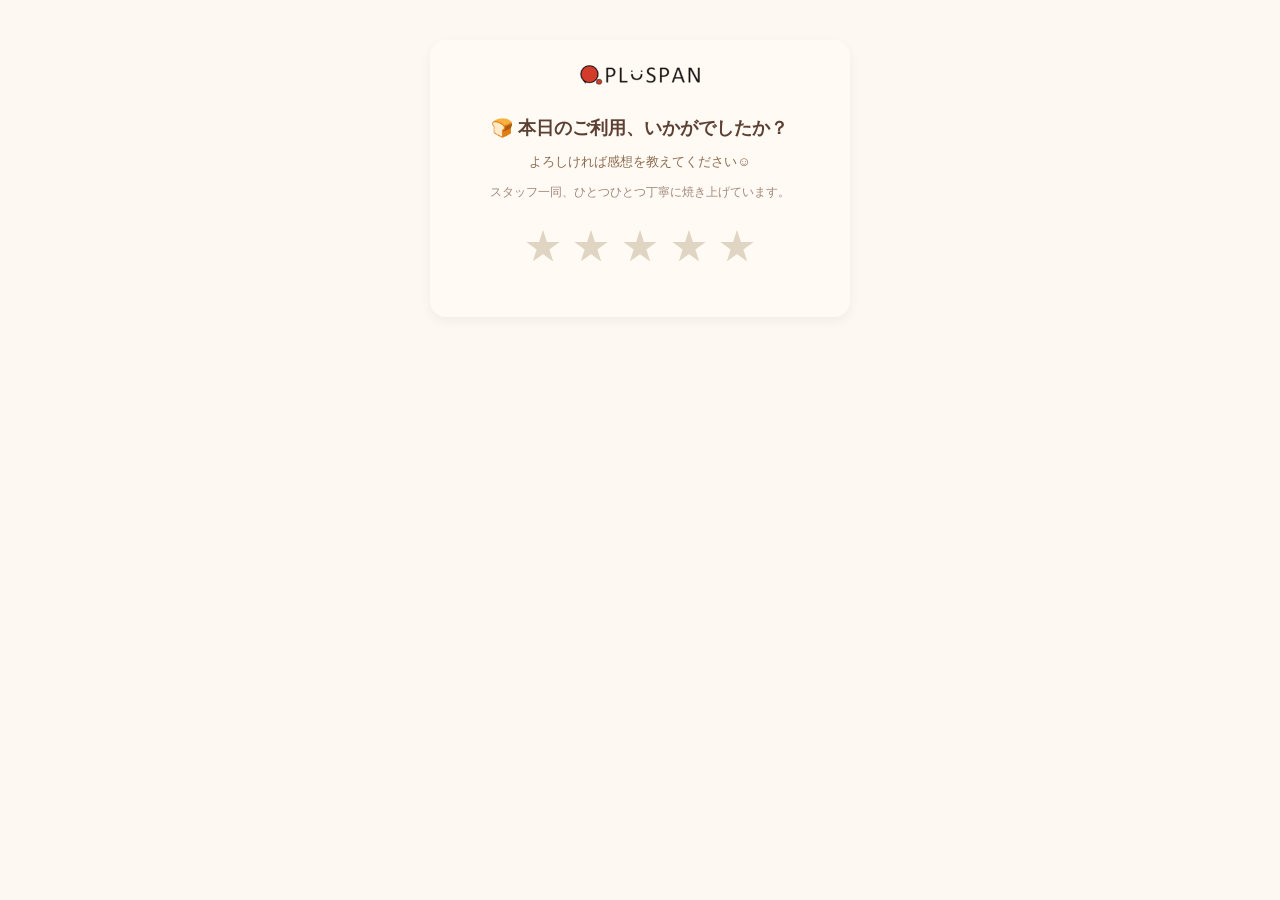
==== index.html @ 3dc38ed6 "Add files via upload" ====
<!DOCTYPE html>
<html lang="ja">
<head>
  <meta charset="UTF-8">
  <meta name="viewport" content="width=device-width, initial-scale=1.0">
  <title>ご利用アンケート</title>

  <link rel="stylesheet" href="style.css">
</head>

<body>

  <div class="container">

    <!-- ロゴ -->
    <img src="logo.png" alt="ロゴ" class="logo">

    <!-- タイトル -->
    <h1>🍞 本日のご利用、いかがでしたか？</h1>
    <p class="subtext">
      よろしければ感想を教えてください☺️
    </p>

    <p class="message">
      スタッフ一同、ひとつひとつ丁寧に焼き上げています。
    </p>

    <!-- 星評価 -->
    <div class="stars">
      <span class="star" data-value="1">★</span>
      <span class="star" data-value="2">★</span>
      <span class="star" data-value="3">★</span>
      <span class="star" data-value="4">★</span>
      <span class="star" data-value="5">★</span>
    </div>

    <!-- 高評価 -->
    <div id="good" class="hidden">
      <p>ありがとうございます☺️</p>
      <p>そのご意見を口コミでいただけると嬉しいです🙏</p>
      <p class="note">※30秒ほどで終わります</p>

      <a href="https://g.page/r/CZKNKglrOZN-EAE/review" target="_blank" class="btn">
        口コミを書く
      </a>
    </div>

    <!-- 低評価 -->
    <div id="bad" class="hidden">
      <p>貴重なご意見ありがとうございます。</p>
      <p>より良いお店づくりのため、<br>教えていただけると助かります🙏</p>
      <p class="note">※匿名でも大丈夫です</p>

      <textarea id="feedback" placeholder="ご意見を入力してください"></textarea>
      <button id="sendBtn" class="btn">送信する</button>
    </div>

  </div>

  <script src="script.js"></script>
</body>
</html>
---- style.css ----
/* リセット＆ズレ防止（超重要） */
* {
  box-sizing: border-box;
}

/* 全体 */
body {
  font-family: "Hiragino Kaku Gothic ProN", sans-serif;
  background: #fdf8f2;
  margin: 0;
  padding: 0;
}

/* コンテナ */
.container {
  max-width: 420px;
  width: 100%;
  margin: 40px auto;
  padding: 25px;
  background: #fffaf3;
  border-radius: 16px;
  box-shadow: 0 4px 12px rgba(0,0,0,0.05);
  text-align: center;
  overflow: hidden;
}

/* ロゴ */
.logo {
  width: 120px;
  margin-bottom: 15px;
}

/* テキスト */
h1 {
  font-size: 18px;
  margin-bottom: 10px;
  color: #5c4033;
}

.subtext {
  font-size: 13px;
  color: #8c6b4f;
}

.message {
  font-size: 12px;
  color: #a1887f;
  margin-bottom: 15px;
}

.note {
  font-size: 12px;
  color: #a1887f;
}

/* 星 */
.stars {
  font-size: 38px;
  margin: 20px 0;
}

.star {
  color: #e0d5c3;
  cursor: pointer;
  transition: 0.2s;
}

.star.active {
  color: #f7b731;
}

.star:hover {
  transform: scale(1.1);
}

/* 入力欄（ズレ完全対策済み） */
textarea {
  display: block;
  width: 100%;
  max-width: 360px;
  margin: 10px auto 0;
  padding: 12px;
  border-radius: 10px;
  border: 1px solid #e0d5c3;
  background: #fff;
  font-size: 14px;
}

/* ボタン */
.btn {
  display: block;
  width: 100%;
  max-width: 360px;
  margin: 15px auto 0;
  padding: 14px;
  background: #d9a066;
  color: #fff;
  border: none;
  border-radius: 10px;
  font-size: 15px;
  cursor: pointer;
  transition: 0.2s;
}

.btn:hover {
  background: #c68c52;
}

/* 非表示 */
.hidden {
  display: none;
}

a {
  text-decoration: none;
}

a button {
  cursor: pointer;
}

---

/* 📱 スマホ対応 */
@media (max-width: 480px) {

  .container {
    margin: 20px 12px;
    padding: 20px 15px;
    border-radius: 12px;
  }

  .logo {
    width: 100px;
  }

  h1 {
    font-size: 16px;
  }

  .subtext {
    font-size: 12px;
  }

  .message {
    font-size: 11px;
  }

  .stars {
    font-size: 34px;
  }

  textarea {
    max-width: 100%;
    height: 90px;
    font-size: 13px;
  }

  .btn {
    max-width: 100%;
    font-size: 14px;
    padding: 12px;
  }
}

---

/* 💻 タブレット以上 */
@media (min-width: 768px) {

  .container {
    max-width: 500px;
    padding: 30px;
  }

  .stars {
    font-size: 42px;
  }

  h1 {
    font-size: 20px;
  }
}
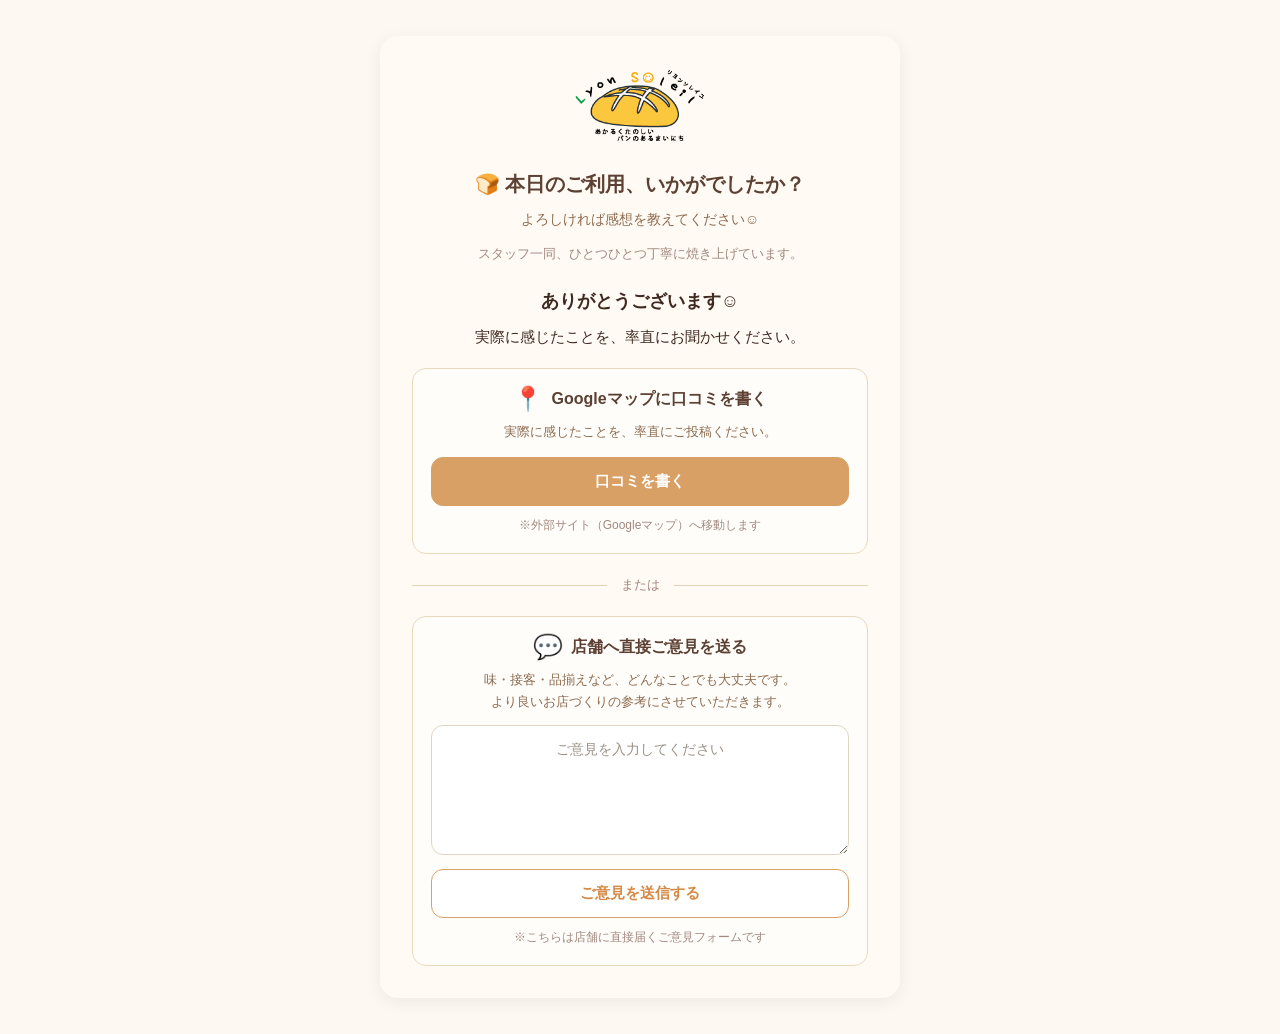
==== commit 8b27a8bb: "Add files via upload" ====
--- a/index.html
+++ b/index.html
@@ -4,19 +4,18 @@
   <meta charset="UTF-8">
   <meta name="viewport" content="width=device-width, initial-scale=1.0">
   <title>ご利用アンケート</title>
-
   <link rel="stylesheet" href="style.css">
 </head>
 
 <body>
-
-  <div class="container">
+  <main class="container">
 
     <!-- ロゴ -->
     <img src="logo.png" alt="ロゴ" class="logo">
 
     <!-- タイトル -->
     <h1>🍞 本日のご利用、いかがでしたか？</h1>
+
     <p class="subtext">
       よろしければ感想を教えてください☺️
     </p>
@@ -25,38 +24,68 @@
       スタッフ一同、ひとつひとつ丁寧に焼き上げています。
     </p>
 
-    <!-- 星評価 -->
-    <div class="stars">
-      <span class="star" data-value="1">★</span>
-      <span class="star" data-value="2">★</span>
-      <span class="star" data-value="3">★</span>
-      <span class="star" data-value="4">★</span>
-      <span class="star" data-value="5">★</span>
-    </div>
+    <!-- 全員共通表示 -->
+    <section class="result-area">
 
-    <!-- 高評価 -->
-    <div id="good" class="hidden">
-      <p>ありがとうございます☺️</p>
-      <p>そのご意見を口コミでいただけると嬉しいです🙏</p>
-      <p class="note">※30秒ほどで終わります</p>
+      <div class="thanks-box">
+        <p class="thanks-title">ありがとうございます☺️</p>
+        <p class="thanks-text">
+          実際に感じたことを、率直にお聞かせください。
+        </p>
+      </div>
 
-      <a href="https://g.page/r/CZKNKglrOZN-EAE/review" target="_blank" class="btn">
-        口コミを書く
-      </a>
-    </div>
+      <!-- Google口コミ導線 -->
+      <div class="action-card google-card">
+        <div class="card-heading inline-heading">
+          <span class="map-icon">📍</span>
+          <h2>Googleマップに口コミを書く</h2>
+        </div>
 
-    <!-- 低評価 -->
-    <div id="bad" class="hidden">
-      <p>貴重なご意見ありがとうございます。</p>
-      <p>より良いお店づくりのため、<br>教えていただけると助かります🙏</p>
-      <p class="note">※匿名でも大丈夫です</p>
+        <p class="card-text">
+          実際に感じたことを、率直にご投稿ください。
+        </p>
 
-      <textarea id="feedback" placeholder="ご意見を入力してください"></textarea>
-      <button id="sendBtn" class="btn">送信する</button>
-    </div>
+        <a
+          href="https://g.page/r/CZKNKglrOZN-EAE/review"
+          target="_blank"
+          rel="noopener noreferrer"
+          class="btn btn-primary"
+        >
+          口コミを書く
+        </a>
 
-  </div>
+        <p class="small-note">※外部サイト（Googleマップ）へ移動します</p>
+      </div>
+
+      <div class="divider">
+        <span>または</span>
+      </div>
+
+      <!-- 店舗への直接意見 -->
+      <div class="action-card feedback-card">
+        <div class="card-heading inline-heading">
+          <span class="feedback-icon">💬</span>
+          <h2>店舗へ直接ご意見を送る</h2>
+        </div>
+
+        <p class="card-text">
+          味・接客・品揃えなど、どんなことでも大丈夫です。<br>
+          より良いお店づくりの参考にさせていただきます。
+        </p>
+
+        <textarea id="feedback" placeholder="ご意見を入力してください"></textarea>
+
+        <button id="sendBtn" class="btn btn-secondary">
+          ご意見を送信する
+        </button>
+
+        <p class="small-note">※こちらは店舗に直接届くご意見フォームです</p>
+      </div>
+
+    </section>
+
+  </main>
 
   <script src="script.js"></script>
 </body>
-</html>+</html>
--- a/style.css
+++ b/style.css
@@ -1,183 +1,311 @@
-/* リセット＆ズレ防止（超重要） */
+/* リセット＆ズレ防止 */
 * {
   box-sizing: border-box;
 }
 
-/* 全体 */
 body {
-  font-family: "Hiragino Kaku Gothic ProN", sans-serif;
+  font-family: "Hiragino Kaku Gothic ProN", "Yu Gothic", sans-serif;
   background: #fdf8f2;
   margin: 0;
   padding: 0;
-}
-
-/* コンテナ */
+  color: #5c4033;
+}
+
+/* 全体 */
 .container {
-  max-width: 420px;
-  width: 100%;
-  margin: 40px auto;
-  padding: 25px;
+  max-width: 480px;
+  width: calc(100% - 24px);
+  margin: 36px auto;
+  padding: 28px 24px;
   background: #fffaf3;
-  border-radius: 16px;
-  box-shadow: 0 4px 12px rgba(0,0,0,0.05);
+  border-radius: 18px;
+  box-shadow: 0 4px 16px rgba(92, 64, 51, 0.08);
   text-align: center;
   overflow: hidden;
 }
 
 /* ロゴ */
 .logo {
-  width: 120px;
-  margin-bottom: 15px;
+  width: 130px;
+  margin-bottom: 22px;
 }
 
 /* テキスト */
 h1 {
-  font-size: 18px;
-  margin-bottom: 10px;
+  font-size: 20px;
+  line-height: 1.5;
+  margin: 0 0 12px;
   color: #5c4033;
+  text-align: center;
 }
 
 .subtext {
+  font-size: 14px;
+  color: #8c6b4f;
+  margin: 0 0 14px;
+  text-align: center;
+}
+
+.message {
   font-size: 13px;
-  color: #8c6b4f;
-}
-
-.message {
+  color: #a1887f;
+  line-height: 1.7;
+  margin: 0 0 24px;
+  text-align: center;
+}
+
+.small-note {
   font-size: 12px;
   color: #a1887f;
-  margin-bottom: 15px;
-}
-
-.note {
-  font-size: 12px;
+  line-height: 1.6;
+  margin: 10px 0 0;
+  text-align: center;
+}
+
+/* 共通エリア */
+.result-area {
+  margin-top: 22px;
+  text-align: center;
+}
+
+.thanks-box {
+  margin-bottom: 18px;
+  text-align: center;
+}
+
+.thanks-title {
+  font-size: 18px;
+  font-weight: 700;
+  color: #3f2a22;
+  margin: 0 0 10px;
+  text-align: center;
+}
+
+.thanks-text {
+  font-size: 15px;
+  line-height: 1.8;
+  color: #3f2a22;
+  margin: 0;
+  text-align: center;
+}
+
+/* カード */
+.action-card {
+  width: 100%;
+  padding: 18px;
+  border: 1px solid #ead8bd;
+  border-radius: 14px;
+  background: rgba(255, 255, 255, 0.62);
+  text-align: center;
+}
+
+.google-card {
+  margin-top: 18px;
+}
+
+.feedback-card {
+  margin-top: 0;
+}
+
+.card-heading {
+  margin-bottom: 10px;
+  text-align: center;
+}
+
+.inline-heading {
+  display: flex;
+  align-items: center;
+  justify-content: center;
+  gap: 8px;
+  flex-wrap: nowrap;
+}
+
+.map-icon,
+.feedback-icon {
+  flex: 0 0 auto;
+  font-size: 24px;
+  line-height: 1;
+}
+
+.card-heading h2 {
+  font-size: 16px;
+  line-height: 1.5;
+  color: #5c4033;
+  margin: 0;
+  text-align: center;
+  white-space: nowrap;
+}
+
+.card-text {
+  font-size: 13px;
+  line-height: 1.7;
+  color: #8c6b4f;
+  margin: 0;
+  text-align: center;
+}
+
+/* 区切り */
+.divider {
+  display: flex;
+  align-items: center;
+  gap: 14px;
+  margin: 22px 0;
   color: #a1887f;
-}
-
-/* 星 */
-.stars {
-  font-size: 38px;
-  margin: 20px 0;
-}
-
-.star {
-  color: #e0d5c3;
-  cursor: pointer;
-  transition: 0.2s;
-}
-
-.star.active {
-  color: #f7b731;
-}
-
-.star:hover {
-  transform: scale(1.1);
-}
-
-/* 入力欄（ズレ完全対策済み） */
+  font-size: 13px;
+  text-align: center;
+}
+
+.divider::before,
+.divider::after {
+  content: "";
+  flex: 1;
+  height: 1px;
+  background: #e5d1b5;
+}
+
+/* 入力欄 */
 textarea {
   display: block;
   width: 100%;
-  max-width: 360px;
-  margin: 10px auto 0;
-  padding: 12px;
-  border-radius: 10px;
+  min-height: 130px;
+  margin: 12px auto 0;
+  padding: 13px;
+  border-radius: 12px;
   border: 1px solid #e0d5c3;
   background: #fff;
+  color: #5c4033;
   font-size: 14px;
+  line-height: 1.6;
+  resize: vertical;
+  text-align: center;
+}
+
+textarea::placeholder {
+  color: #9b9287;
+  text-align: center;
 }
 
 /* ボタン */
 .btn {
   display: block;
   width: 100%;
-  max-width: 360px;
-  margin: 15px auto 0;
+  margin: 14px auto 0;
   padding: 14px;
+  border-radius: 12px;
+  font-size: 15px;
+  font-weight: 700;
+  text-align: center;
+  cursor: pointer;
+  transition: 0.2s ease;
+  text-decoration: none;
+}
+
+.btn-primary {
   background: #d9a066;
   color: #fff;
-  border: none;
-  border-radius: 10px;
-  font-size: 15px;
-  cursor: pointer;
-  transition: 0.2s;
-}
-
-.btn:hover {
+  border: 1px solid #d9a066;
+}
+
+.btn-primary:hover {
   background: #c68c52;
-}
-
-/* 非表示 */
-.hidden {
-  display: none;
+  border-color: #c68c52;
+}
+
+.btn-secondary {
+  background: #fff;
+  color: #d58945;
+  border: 1px solid #d9a066;
+}
+
+.btn-secondary:hover {
+  background: #fff4e7;
+}
+
+.btn:disabled {
+  opacity: 0.7;
+  cursor: not-allowed;
 }
 
 a {
   text-decoration: none;
 }
 
-a button {
-  cursor: pointer;
-}
-
----
-
-/* 📱 スマホ対応 */
+/* スマホ対応 */
 @media (max-width: 480px) {
-
   .container {
-    margin: 20px 12px;
-    padding: 20px 15px;
-    border-radius: 12px;
+    width: calc(100% - 20px);
+    margin: 20px auto;
+    padding: 24px 18px;
+    border-radius: 14px;
   }
 
   .logo {
-    width: 100px;
+    width: 116px;
   }
 
   h1 {
-    font-size: 16px;
+    font-size: 18px;
   }
 
   .subtext {
+    font-size: 13px;
+  }
+
+  .message {
     font-size: 12px;
   }
 
-  .message {
-    font-size: 11px;
-  }
-
-  .stars {
-    font-size: 34px;
-  }
-
-  textarea {
-    max-width: 100%;
-    height: 90px;
-    font-size: 13px;
+  .thanks-title {
+    font-size: 17px;
+  }
+
+  .thanks-text {
+    font-size: 14px;
+  }
+
+  .action-card {
+    padding: 16px;
+  }
+
+  .card-heading h2 {
+    font-size: 15px;
+  }
+
+  .card-text {
+    font-size: 12px;
+  }
+
+  .map-icon,
+  .feedback-icon {
+    font-size: 22px;
   }
 
   .btn {
-    max-width: 100%;
     font-size: 14px;
-    padding: 12px;
-  }
-}
-
----
-
-/* 💻 タブレット以上 */
+    padding: 13px;
+  }
+}
+
+/* 小さめスマホ対応 */
+@media (max-width: 360px) {
+  .inline-heading {
+    gap: 6px;
+  }
+
+  .card-heading h2 {
+    font-size: 14px;
+  }
+
+  .map-icon,
+  .feedback-icon {
+    font-size: 20px;
+  }
+}
+
+/* タブレット以上 */
 @media (min-width: 768px) {
-
   .container {
-    max-width: 500px;
-    padding: 30px;
-  }
-
-  .stars {
-    font-size: 42px;
-  }
-
-  h1 {
-    font-size: 20px;
-  }
-}+    max-width: 520px;
+    padding: 32px;
+  }
+}
